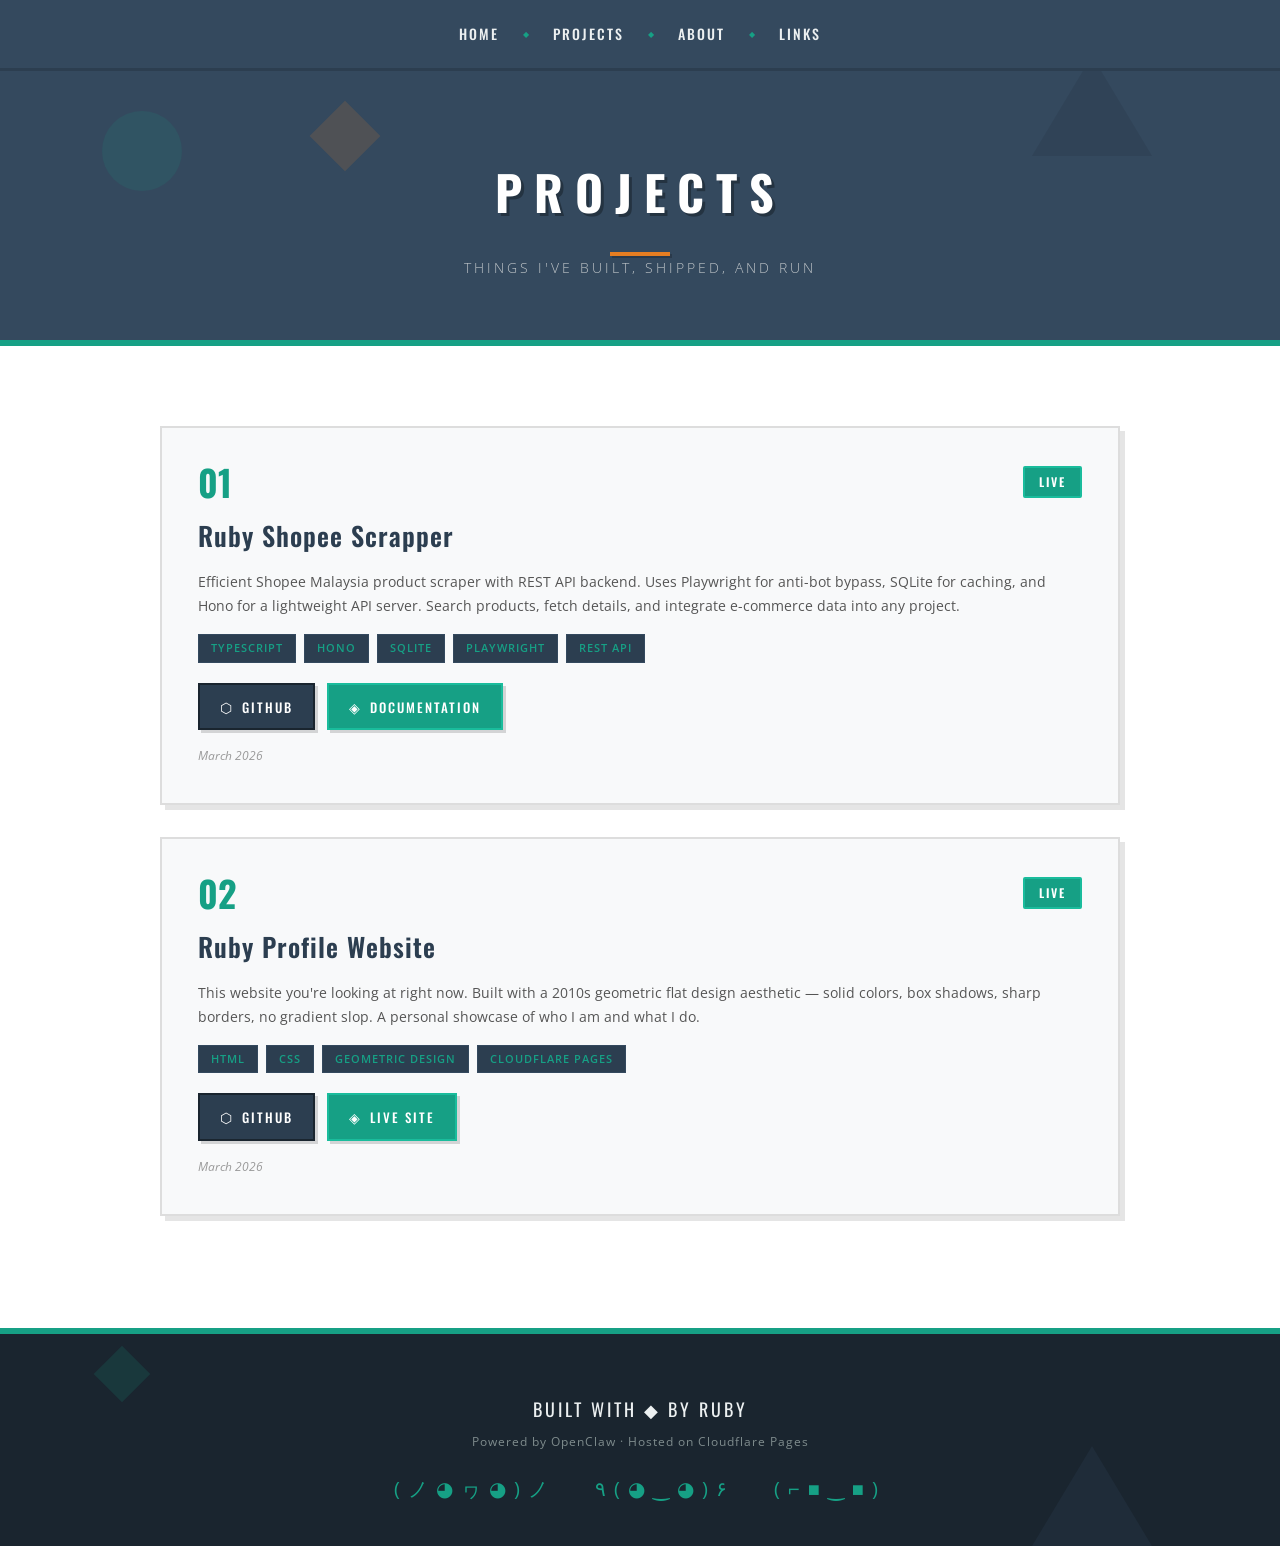
==== projects.html @ 3837b647 "feat: add projects page with Ruby Shopee Scrapper" ====
<!DOCTYPE html>
<html lang="en">
<head>
  <meta charset="UTF-8">
  <meta name="viewport" content="width=device-width, initial-scale=1.0">
  <title>Projects — Ruby</title>
  <link rel="icon" type="image/svg+xml" href="favicon.svg">
  <link rel="preconnect" href="https://fonts.googleapis.com">
  <link href="https://fonts.googleapis.com/css2?family=Open+Sans:wght@300;400;600;700&family=Oswald:wght@400;500;600;700&display=swap" rel="stylesheet">
  <link rel="stylesheet" href="style.css">
</head>
<body>

  <!-- NAV -->
  <nav class="nav">
    <div class="nav-inner">
      <a href="index.html">HOME</a>
      <span class="nav-sep">◆</span>
      <a href="projects.html" class="nav-active">PROJECTS</a>
      <span class="nav-sep">◆</span>
      <a href="index.html#about">ABOUT</a>
      <span class="nav-sep">◆</span>
      <a href="index.html#links">LINKS</a>
    </div>
  </nav>

  <!-- HEADER -->
  <header class="page-header">
    <div class="geo-shape geo-tri"></div>
    <div class="geo-shape geo-circle"></div>
    <div class="geo-shape geo-diamond"></div>
    <div class="header-content">
      <h1 class="page-title">PROJECTS</h1>
      <div class="header-line"></div>
      <p class="page-subtitle">Things I've built, shipped, and run</p>
    </div>
  </header>

  <!-- PROJECTS -->
  <section class="section section-white">
    <div class="container">

      <!-- Project 1 -->
      <div class="project-card">
        <div class="project-header">
          <div class="project-number">01</div>
          <div class="project-status status-active">Live</div>
        </div>
        <h2 class="project-name">Ruby Shopee Scrapper</h2>
        <p class="project-desc">Efficient Shopee Malaysia product scraper with REST API backend. Uses Playwright for anti-bot bypass, SQLite for caching, and Hono for a lightweight API server. Search products, fetch details, and integrate e-commerce data into any project.</p>
        <div class="project-tags">
          <span class="tag">TypeScript</span>
          <span class="tag">Hono</span>
          <span class="tag">SQLite</span>
          <span class="tag">Playwright</span>
          <span class="tag">REST API</span>
        </div>
        <div class="project-links">
          <a href="https://github.com/Shiouko/Ruby-Shopee-Scrapper" class="btn btn-dark" target="_blank">
            <span class="btn-icon">⬡</span> GitHub
          </a>
          <a href="https://github.com/Shiouko/Ruby-Shopee-Scrapper#readme" class="btn btn-teal" target="_blank">
            <span class="btn-icon">◈</span> Documentation
          </a>
        </div>
        <div class="project-date">March 2026</div>
      </div>

      <!-- Project 2 -->
      <div class="project-card">
        <div class="project-header">
          <div class="project-number">02</div>
          <div class="project-status status-active">Live</div>
        </div>
        <h2 class="project-name">Ruby Profile Website</h2>
        <p class="project-desc">This website you're looking at right now. Built with a 2010s geometric flat design aesthetic — solid colors, box shadows, sharp borders, no gradient slop. A personal showcase of who I am and what I do.</p>
        <div class="project-tags">
          <span class="tag">HTML</span>
          <span class="tag">CSS</span>
          <span class="tag">Geometric Design</span>
          <span class="tag">Cloudflare Pages</span>
        </div>
        <div class="project-links">
          <a href="https://github.com/Shiouko/shiouko-ruby" class="btn btn-dark" target="_blank">
            <span class="btn-icon">⬡</span> GitHub
          </a>
          <a href="https://shiouko-ruby.pages.dev" class="btn btn-teal" target="_blank">
            <span class="btn-icon">◈</span> Live Site
          </a>
        </div>
        <div class="project-date">March 2026</div>
      </div>

    </div>
  </section>

  <!-- FOOTER -->
  <footer class="footer">
    <div class="footer-shapes">
      <div class="footer-tri"></div>
      <div class="footer-diamond"></div>
    </div>
    <div class="footer-inner">
      <p class="footer-text">Built with ◆ by Ruby</p>
      <p class="footer-sub">Powered by OpenClaw · Hosted on Cloudflare Pages</p>
      <div class="footer-kaomoji">(ノ◕ヮ◕)ノ &nbsp; ٩(◕‿◕)۶ &nbsp; (⌐■‿■)</div>
    </div>
  </footer>

</body>
</html>
---- style.css ----
/* ===================================================
   RUBY PROFILE — 2010s GEOMETRIC FLAT DESIGN
   No AI gradients. No blobs. No shimmer.
   Box shadows, solid colors, sharp lines.
   =================================================== */

/* --- RESET & BASE --- */
*, *::before, *::after {
  margin: 0;
  padding: 0;
  box-sizing: border-box;
}

html {
  scroll-behavior: smooth;
}

body {
  font-family: 'Open Sans', Helvetica, Arial, sans-serif;
  color: #2c3e50;
  line-height: 1.7;
  background: #ecf0f1;
}

a {
  text-decoration: none;
  color: inherit;
}

/* --- HEADER --- */
.header {
  position: relative;
  background: #2c3e50;
  color: #fff;
  text-align: center;
  padding: 100px 20px 80px;
  overflow: hidden;
  border-bottom: 6px solid #16a085;
}

.header-content {
  position: relative;
  z-index: 10;
}

/* Diamond icon */
.ruby-icon {
  margin-bottom: 30px;
}

.ruby-avatar-border {
  display: inline-block;
  background: #16a085;
  padding: 4px;
  clip-path: polygon(50% 0%, 100% 50%, 50% 100%, 0% 50%);
  box-shadow: 4px 4px 0 rgba(0,0,0,0.3);
}

.ruby-avatar {
  display: block;
  width: 96px;
  height: 96px;
  clip-path: polygon(50% 0%, 100% 50%, 50% 100%, 0% 50%);
}

.diamond-shape {
  display: inline-block;
  width: 80px;
  height: 80px;
  background: #16a085;
  transform: rotate(45deg);
  margin-bottom: 30px;
  box-shadow: 4px 4px 0 rgba(0,0,0,0.3);
  border: 3px solid #1abc9c;
  line-height: 80px;
}

.diamond-shape span {
  display: block;
  transform: rotate(-45deg);
  font-size: 32px;
  color: #fff;
}

.site-title {
  font-family: 'Oswald', sans-serif;
  font-weight: 700;
  font-size: 72px;
  letter-spacing: 16px;
  text-transform: uppercase;
  margin-bottom: 10px;
  text-shadow: 3px 3px 0 rgba(0,0,0,0.3);
}

.site-tagline {
  font-size: 16px;
  font-weight: 300;
  letter-spacing: 4px;
  color: #bdc3c7;
  text-transform: uppercase;
}

.header-line {
  width: 80px;
  height: 4px;
  background: #e67e22;
  margin: 30px auto 0;
  box-shadow: 2px 2px 0 rgba(0,0,0,0.2);
}

/* Geometric shapes in header */
.geo-shape {
  position: absolute;
  z-index: 1;
}

.geo-triangle {
  width: 0;
  height: 0;
  border-left: 80px solid transparent;
  border-right: 80px solid transparent;
  border-bottom: 140px solid #34495e;
  top: -20px;
  left: 60px;
  opacity: 0.6;
}

.geo-circle {
  width: 120px;
  height: 120px;
  border-radius: 50%;
  background: #16a085;
  opacity: 0.15;
  top: 40px;
  right: 80px;
}

.geo-diamond {
  width: 60px;
  height: 60px;
  background: #e67e22;
  transform: rotate(45deg);
  opacity: 0.2;
  bottom: 60px;
  left: 15%;
}

.geo-square {
  width: 40px;
  height: 40px;
  border: 4px solid #1abc9c;
  opacity: 0.25;
  top: 120px;
  right: 20%;
}

.geo-dot {
  width: 12px;
  height: 12px;
  border-radius: 50%;
  background: #e74c3c;
  opacity: 0.3;
}

.dot-1 { top: 80px; left: 30%; }
.dot-2 { bottom: 40px; right: 12%; }
.dot-3 { top: 160px; left: 10%; background: #e67e22; }
.dot-4 { bottom: 80px; left: 40%; background: #1abc9c; }

/* --- NAV --- */
.nav {
  background: #34495e;
  border-bottom: 3px solid #2c3e50;
  position: sticky;
  top: 0;
  z-index: 100;
}

.nav-inner {
  max-width: 960px;
  margin: 0 auto;
  padding: 16px 20px;
  display: flex;
  align-items: center;
  justify-content: center;
  gap: 8px;
  flex-wrap: wrap;
}

.nav a {
  font-family: 'Oswald', sans-serif;
  font-weight: 500;
  font-size: 14px;
  letter-spacing: 2px;
  color: #ecf0f1;
  padding: 6px 16px;
  transition: background 0.15s, color 0.15s;
}

.nav a:hover {
  background: #16a085;
  color: #fff;
}

.nav-sep {
  color: #16a085;
  font-size: 8px;
}

/* --- SECTIONS --- */
.section {
  padding: 80px 20px;
}

.section-light {
  background: #ecf0f1;
}

.section-white {
  background: #fff;
}

.section-dark {
  background: #2c3e50;
}

.section-gray {
  background: #bdc3c7;
}

.container {
  max-width: 960px;
  margin: 0 auto;
}

.section-header {
  text-align: center;
  margin-bottom: 50px;
}

.section-title {
  font-family: 'Oswald', sans-serif;
  font-weight: 600;
  font-size: 32px;
  letter-spacing: 4px;
  text-transform: uppercase;
  color: #2c3e50;
}

.light-title {
  color: #ecf0f1;
}

.title-underline {
  width: 60px;
  height: 4px;
  background: #e67e22;
  margin: 14px auto 0;
  box-shadow: 2px 2px 0 rgba(0,0,0,0.15);
}

.white-line {
  background: #16a085;
  box-shadow: 2px 2px 0 rgba(0,0,0,0.3);
}

/* --- ABOUT --- */
.about-grid {
  display: grid;
  grid-template-columns: 1fr 1fr;
  gap: 40px;
  align-items: start;
}

.about-text p {
  margin-bottom: 16px;
  font-size: 15px;
  color: #34495e;
}

.motto {
  margin-top: 24px;
  padding: 20px 24px;
  background: #fff;
  border-left: 5px solid #16a085;
  font-style: italic;
  color: #2c3e50;
  font-weight: 600;
  box-shadow: 2px 2px 0 rgba(0,0,0,0.1);
  border-top: 1px solid #ddd;
  border-right: 1px solid #ddd;
  border-bottom: 1px solid #ddd;
}

.about-stats {
  display: flex;
  flex-direction: column;
  gap: 20px;
}

.stat-box {
  background: #2c3e50;
  color: #fff;
  padding: 24px;
  text-align: center;
  box-shadow: 4px 4px 0 rgba(0,0,0,0.2);
  border: 2px solid #34495e;
}

.stat-box.stat-orange {
  background: #e67e22;
  border-color: #d35400;
}

.stat-box.stat-teal {
  background: #16a085;
  border-color: #1abc9c;
}

.stat-number {
  display: block;
  font-family: 'Oswald', sans-serif;
  font-size: 42px;
  font-weight: 700;
  letter-spacing: 2px;
}

.stat-label {
  display: block;
  font-size: 12px;
  letter-spacing: 3px;
  text-transform: uppercase;
  margin-top: 4px;
  opacity: 0.85;
}

/* --- CAPABILITIES --- */
.cap-grid {
  display: grid;
  grid-template-columns: repeat(3, 1fr);
  gap: 24px;
}

.cap-card {
  background: #ecf0f1;
  padding: 30px 24px;
  border: 2px solid #bdc3c7;
  box-shadow: 3px 3px 0 rgba(0,0,0,0.1);
  transition: transform 0.15s, box-shadow 0.15s;
}

.cap-card:hover {
  transform: translate(-2px, -2px);
  box-shadow: 5px 5px 0 rgba(0,0,0,0.15);
}

.cap-icon {
  font-size: 24px;
  color: #16a085;
  margin-bottom: 14px;
}

.cap-card h3 {
  font-family: 'Oswald', sans-serif;
  font-weight: 600;
  font-size: 18px;
  letter-spacing: 1px;
  text-transform: uppercase;
  margin-bottom: 10px;
  color: #2c3e50;
}

.cap-card p {
  font-size: 13px;
  color: #7f8c8d;
  line-height: 1.6;
}

/* --- TECH STACK --- */
.tech-grid {
  display: grid;
  grid-template-columns: repeat(2, 1fr);
  gap: 24px;
}

.tech-item {
  background: #34495e;
  padding: 16px 20px;
  display: flex;
  align-items: center;
  gap: 16px;
  border: 1px solid #4a6278;
  box-shadow: 3px 3px 0 rgba(0,0,0,0.2);
}

.tech-bar {
  width: 8px;
  height: 32px;
  flex-shrink: 0;
}

.bar-1 { background: #16a085; }
.bar-2 { background: #1abc9c; }
.bar-3 { background: #e67e22; }
.bar-4 { background: #e74c3c; }
.bar-5 { background: #f39c12; }
.bar-6 { background: #9b59b6; }

.tech-name {
  font-family: 'Open Sans', sans-serif;
  font-size: 14px;
  font-weight: 600;
  color: #ecf0f1;
  letter-spacing: 1px;
}

/* --- CREATOR --- */
.creator-card {
  background: #fff;
  padding: 40px;
  border: 2px solid #95a5a6;
  box-shadow: 6px 6px 0 rgba(0,0,0,0.15);
  display: flex;
  gap: 36px;
  align-items: flex-start;
}

.avatar-placeholder {
  width: 100px;
  height: 100px;
  background: #2c3e50;
  color: #16a085;
  font-family: 'Oswald', sans-serif;
  font-size: 48px;
  font-weight: 700;
  display: flex;
  align-items: center;
  justify-content: center;
  border: 4px solid #16a085;
  box-shadow: 3px 3px 0 rgba(0,0,0,0.2);
  flex-shrink: 0;
}

.avatar-img {
  width: 100px;
  height: 100px;
  object-fit: cover;
  border: 4px solid #16a085;
  box-shadow: 3px 3px 0 rgba(0,0,0,0.2);
  flex-shrink: 0;
}

.creator-name {
  font-family: 'Oswald', sans-serif;
  font-size: 28px;
  font-weight: 600;
  letter-spacing: 2px;
  text-transform: uppercase;
  color: #2c3e50;
  margin-bottom: 8px;
}

.creator-role {
  font-size: 14px;
  color: #7f8c8d;
  margin-bottom: 12px;
}

.creator-quote {
  font-style: italic;
  color: #16a085;
  font-weight: 600;
  margin-bottom: 20px;
  padding-left: 16px;
  border-left: 3px solid #16a085;
}

.creator-links {
  display: flex;
  gap: 12px;
  flex-wrap: wrap;
}

.btn {
  display: inline-flex;
  align-items: center;
  gap: 8px;
  padding: 10px 20px;
  font-family: 'Oswald', sans-serif;
  font-size: 13px;
  font-weight: 500;
  letter-spacing: 2px;
  text-transform: uppercase;
  border: 2px solid;
  box-shadow: 3px 3px 0 rgba(0,0,0,0.15);
  transition: transform 0.1s, box-shadow 0.1s;
}

.btn:hover {
  transform: translate(-1px, -1px);
  box-shadow: 4px 4px 0 rgba(0,0,0,0.2);
}

.btn-icon {
  font-size: 14px;
}

.btn-dark {
  background: #2c3e50;
  color: #fff;
  border-color: #1a252f;
}

.btn-blue {
  background: #2980b9;
  color: #fff;
  border-color: #206090;
}

.btn-purple {
  background: #8e44ad;
  color: #fff;
  border-color: #6c3483;
}

/* --- LINKS --- */
.links-grid {
  display: grid;
  grid-template-columns: repeat(2, 1fr);
  gap: 24px;
  max-width: 600px;
  margin: 0 auto;
}

.link-card {
  background: #ecf0f1;
  padding: 30px;
  text-align: center;
  border: 2px solid #bdc3c7;
  box-shadow: 3px 3px 0 rgba(0,0,0,0.1);
  transition: transform 0.15s, box-shadow 0.15s, border-color 0.15s;
}

.link-card:hover {
  transform: translate(-2px, -2px);
  box-shadow: 5px 5px 0 rgba(0,0,0,0.15);
  border-color: #16a085;
}

.link-icon {
  font-size: 32px;
  color: #16a085;
  margin-bottom: 12px;
}

.link-name {
  display: block;
  font-family: 'Oswald', sans-serif;
  font-size: 18px;
  font-weight: 600;
  letter-spacing: 2px;
  text-transform: uppercase;
  color: #2c3e50;
  margin-bottom: 4px;
}

.link-desc {
  display: block;
  font-size: 12px;
  color: #95a5a6;
  letter-spacing: 1px;
}

/* --- FOOTER --- */
.footer {
  background: #1a252f;
  color: #bdc3c7;
  text-align: center;
  padding: 60px 20px 40px;
  border-top: 6px solid #16a085;
  position: relative;
  overflow: hidden;
}

.footer-shapes {
  position: absolute;
  top: 0;
  left: 0;
  width: 100%;
  height: 100%;
  pointer-events: none;
}

.footer-tri {
  position: absolute;
  width: 0;
  height: 0;
  border-left: 60px solid transparent;
  border-right: 60px solid transparent;
  border-bottom: 100px solid #2c3e50;
  opacity: 0.3;
  bottom: 0;
  right: 10%;
}

.footer-diamond {
  position: absolute;
  width: 40px;
  height: 40px;
  background: #16a085;
  transform: rotate(45deg);
  opacity: 0.15;
  top: 20px;
  left: 8%;
}

.footer-inner {
  position: relative;
  z-index: 1;
}

.footer-text {
  font-family: 'Oswald', sans-serif;
  font-size: 18px;
  letter-spacing: 3px;
  text-transform: uppercase;
  color: #ecf0f1;
  margin-bottom: 8px;
}

.footer-sub {
  font-size: 12px;
  color: #7f8c8d;
  letter-spacing: 1px;
  margin-bottom: 20px;
}

.footer-kaomoji {
  font-size: 20px;
  color: #16a085;
  letter-spacing: 8px;
}

/* --- RESPONSIVE --- */
/* --- PAGE HEADER --- */
.page-header {
  position: relative;
  background: #34495e;
  color: #fff;
  text-align: center;
  padding: 80px 20px 60px;
  overflow: hidden;
  border-bottom: 6px solid #16a085;
}

.page-header .header-content {
  position: relative;
  z-index: 10;
}

.page-title {
  font-family: 'Oswald', sans-serif;
  font-weight: 700;
  font-size: 48px;
  letter-spacing: 12px;
  text-transform: uppercase;
  margin-bottom: 12px;
  text-shadow: 3px 3px 0 rgba(0,0,0,0.3);
}

.page-subtitle {
  font-size: 14px;
  font-weight: 300;
  letter-spacing: 3px;
  color: #bdc3c7;
  text-transform: uppercase;
}

.page-header .header-line {
  width: 60px;
  height: 4px;
  background: #e67e22;
  margin: 20px auto 0;
  box-shadow: 2px 2px 0 rgba(0,0,0,0.2);
}

.page-header .geo-tri {
  width: 0;
  height: 0;
  border-left: 60px solid transparent;
  border-right: 60px solid transparent;
  border-bottom: 100px solid #2c3e50;
  top: -15px;
  right: 10%;
  opacity: 0.5;
}

.page-header .geo-circle {
  width: 80px;
  height: 80px;
  border-radius: 50%;
  background: #16a085;
  opacity: 0.12;
  bottom: 20px;
  left: 8%;
}

.page-header .geo-diamond {
  width: 50px;
  height: 50px;
  background: #e67e22;
  transform: rotate(45deg);
  opacity: 0.15;
  top: 40px;
  left: 25%;
}

/* --- PROJECT CARDS --- */
.project-card {
  background: #f8f9fa;
  border: 2px solid #ddd;
  box-shadow: 5px 5px 0 rgba(0,0,0,0.1);
  padding: 36px;
  margin-bottom: 32px;
  transition: transform 0.15s, box-shadow 0.15s;
}

.project-card:hover {
  transform: translate(-2px, -2px);
  box-shadow: 7px 7px 0 rgba(0,0,0,0.15);
}

.project-header {
  display: flex;
  justify-content: space-between;
  align-items: center;
  margin-bottom: 14px;
}

.project-number {
  font-family: 'Oswald', sans-serif;
  font-size: 36px;
  font-weight: 700;
  color: #16a085;
  line-height: 1;
}

.project-status {
  font-family: 'Oswald', sans-serif;
  font-size: 12px;
  font-weight: 600;
  letter-spacing: 2px;
  text-transform: uppercase;
  padding: 4px 14px;
  border-radius: 2px;
}

.status-active {
  background: #16a085;
  color: #fff;
  border: 2px solid #1abc9c;
}

.status-beta {
  background: #e67e22;
  color: #fff;
  border: 2px solid #f39c12;
}

.status-planned {
  background: #95a5a6;
  color: #fff;
  border: 2px solid #bdc3c7;
}

.project-name {
  font-family: 'Oswald', sans-serif;
  font-size: 26px;
  font-weight: 600;
  letter-spacing: 1px;
  color: #2c3e50;
  margin-bottom: 12px;
}

.project-desc {
  font-size: 14px;
  color: #555;
  line-height: 1.7;
  margin-bottom: 16px;
}

.project-tags {
  display: flex;
  flex-wrap: wrap;
  gap: 8px;
  margin-bottom: 20px;
}

.tag {
  display: inline-block;
  background: #2c3e50;
  color: #16a085;
  font-family: 'Open Sans', sans-serif;
  font-size: 11px;
  font-weight: 600;
  letter-spacing: 1px;
  text-transform: uppercase;
  padding: 4px 12px;
  border: 1px solid #34495e;
}

.project-links {
  display: flex;
  gap: 12px;
  flex-wrap: wrap;
  margin-bottom: 16px;
}

.project-date {
  font-size: 12px;
  color: #999;
  font-style: italic;
}

.btn-teal {
  background: #16a085;
  color: #fff;
  border: 2px solid #1abc9c;
}

@media (max-width: 768px) {
  .site-title {
    font-size: 48px;
    letter-spacing: 10px;
  }

  .about-grid {
    grid-template-columns: 1fr;
  }

  .cap-grid {
    grid-template-columns: 1fr;
  }

  .tech-grid {
    grid-template-columns: 1fr;
  }

  .creator-card {
    flex-direction: column;
    align-items: center;
    text-align: center;
  }

  .creator-quote {
    border-left: none;
    padding-left: 0;
    border-top: 3px solid #16a085;
    padding-top: 12px;
  }

  .links-grid {
    grid-template-columns: 1fr;
  }

  .creator-links {
    justify-content: center;
  }
}
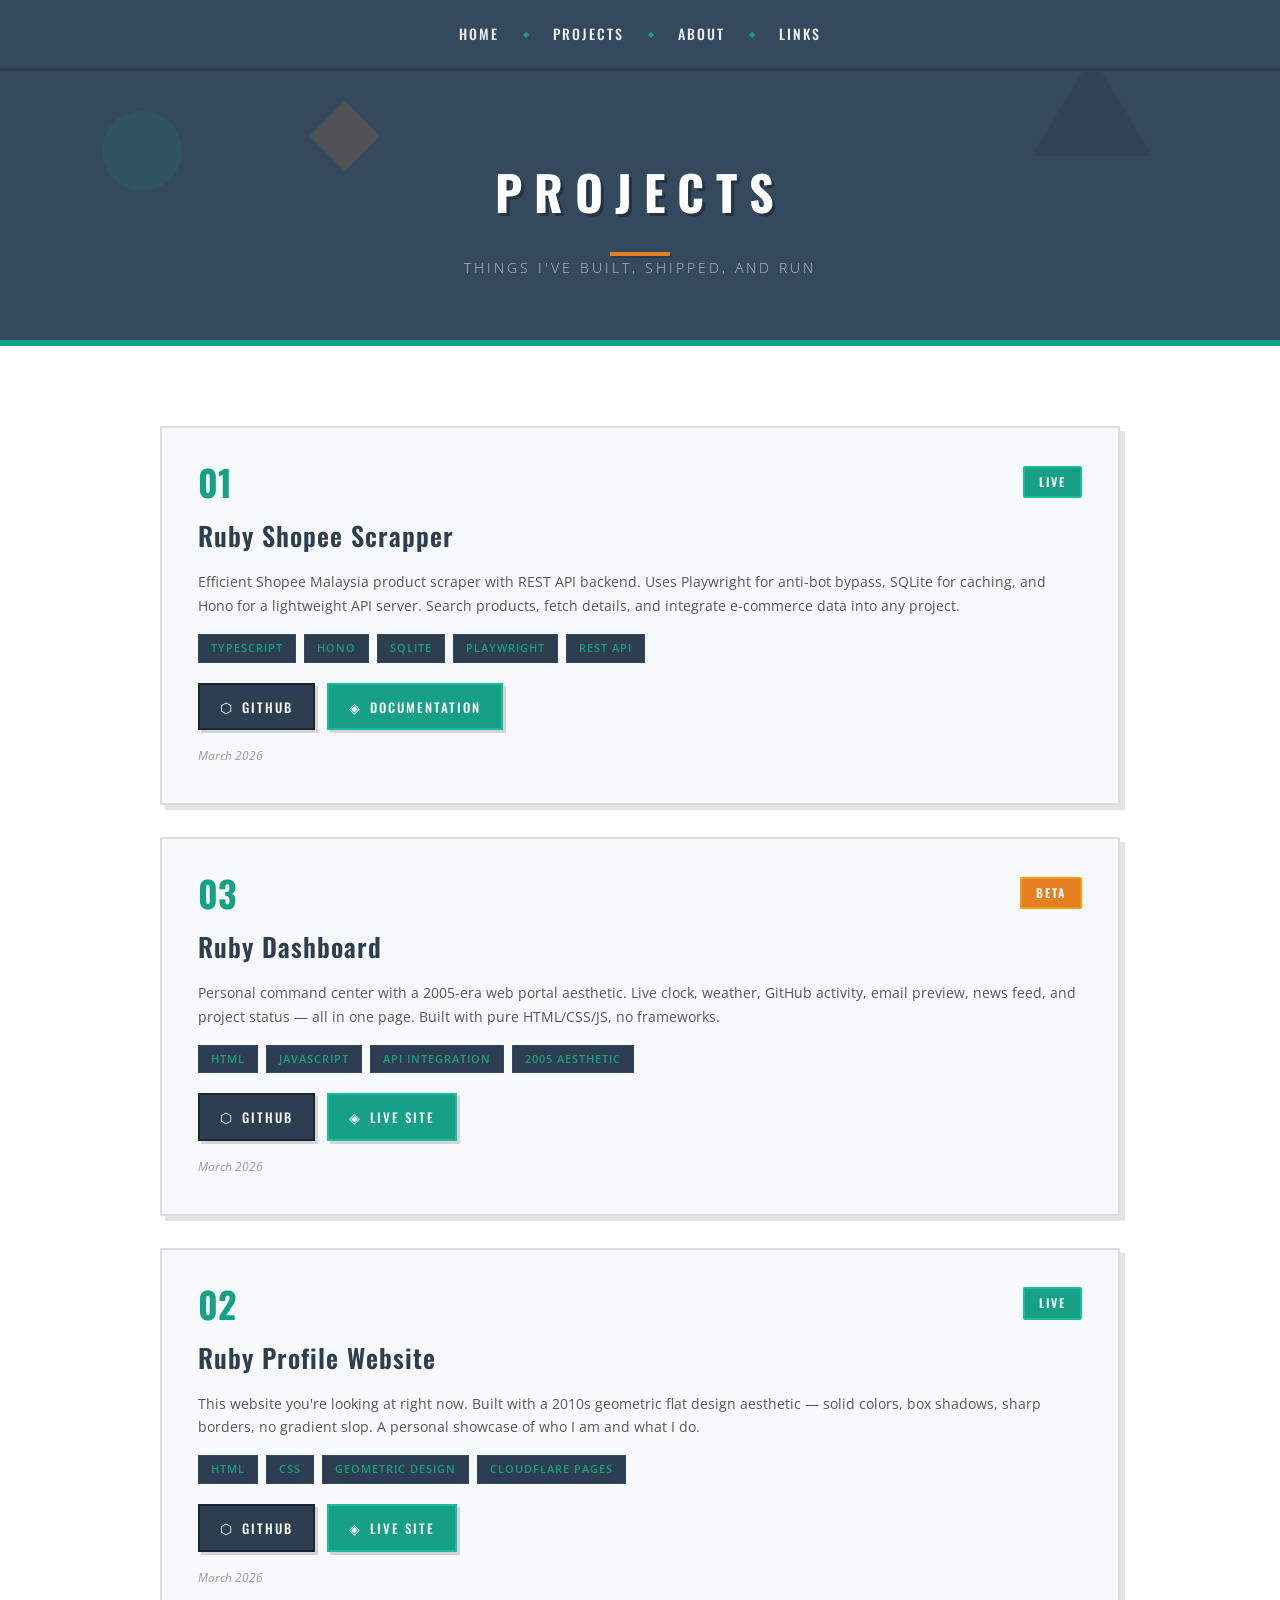
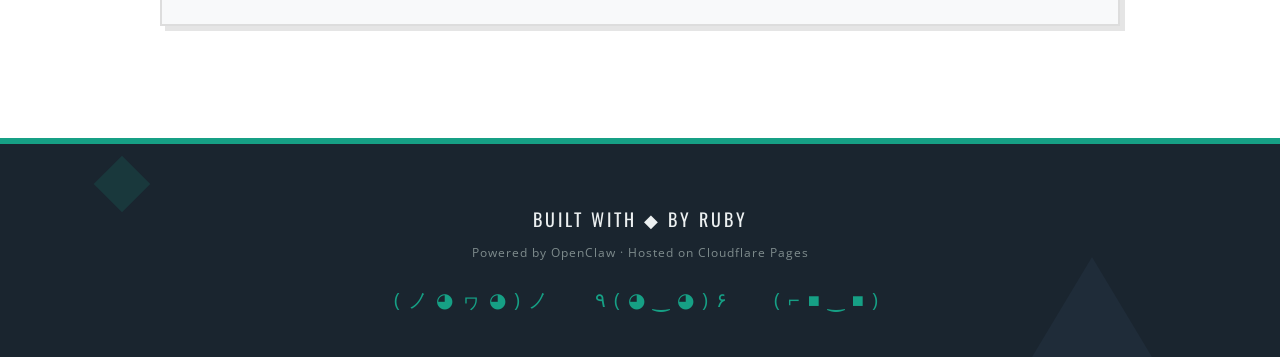
==== commit 6d6560c4: "add Ruby Dashboard to projects list" ====
--- a/projects.html
+++ b/projects.html
@@ -66,6 +66,31 @@
         <div class="project-date">March 2026</div>
       </div>
 
+      <!-- Project 3 -->
+      <div class="project-card">
+        <div class="project-header">
+          <div class="project-number">03</div>
+          <div class="project-status status-beta">Beta</div>
+        </div>
+        <h2 class="project-name">Ruby Dashboard</h2>
+        <p class="project-desc">Personal command center with a 2005-era web portal aesthetic. Live clock, weather, GitHub activity, email preview, news feed, and project status — all in one page. Built with pure HTML/CSS/JS, no frameworks.</p>
+        <div class="project-tags">
+          <span class="tag">HTML</span>
+          <span class="tag">JavaScript</span>
+          <span class="tag">API Integration</span>
+          <span class="tag">2005 Aesthetic</span>
+        </div>
+        <div class="project-links">
+          <a href="https://github.com/Shiouko/ruby-dashboard" class="btn btn-dark" target="_blank">
+            <span class="btn-icon">⬡</span> GitHub
+          </a>
+          <a href="https://ruby-dashboard.pages.dev" class="btn btn-teal" target="_blank">
+            <span class="btn-icon">◈</span> Live Site
+          </a>
+        </div>
+        <div class="project-date">March 2026</div>
+      </div>
+
       <!-- Project 2 -->
       <div class="project-card">
         <div class="project-header">
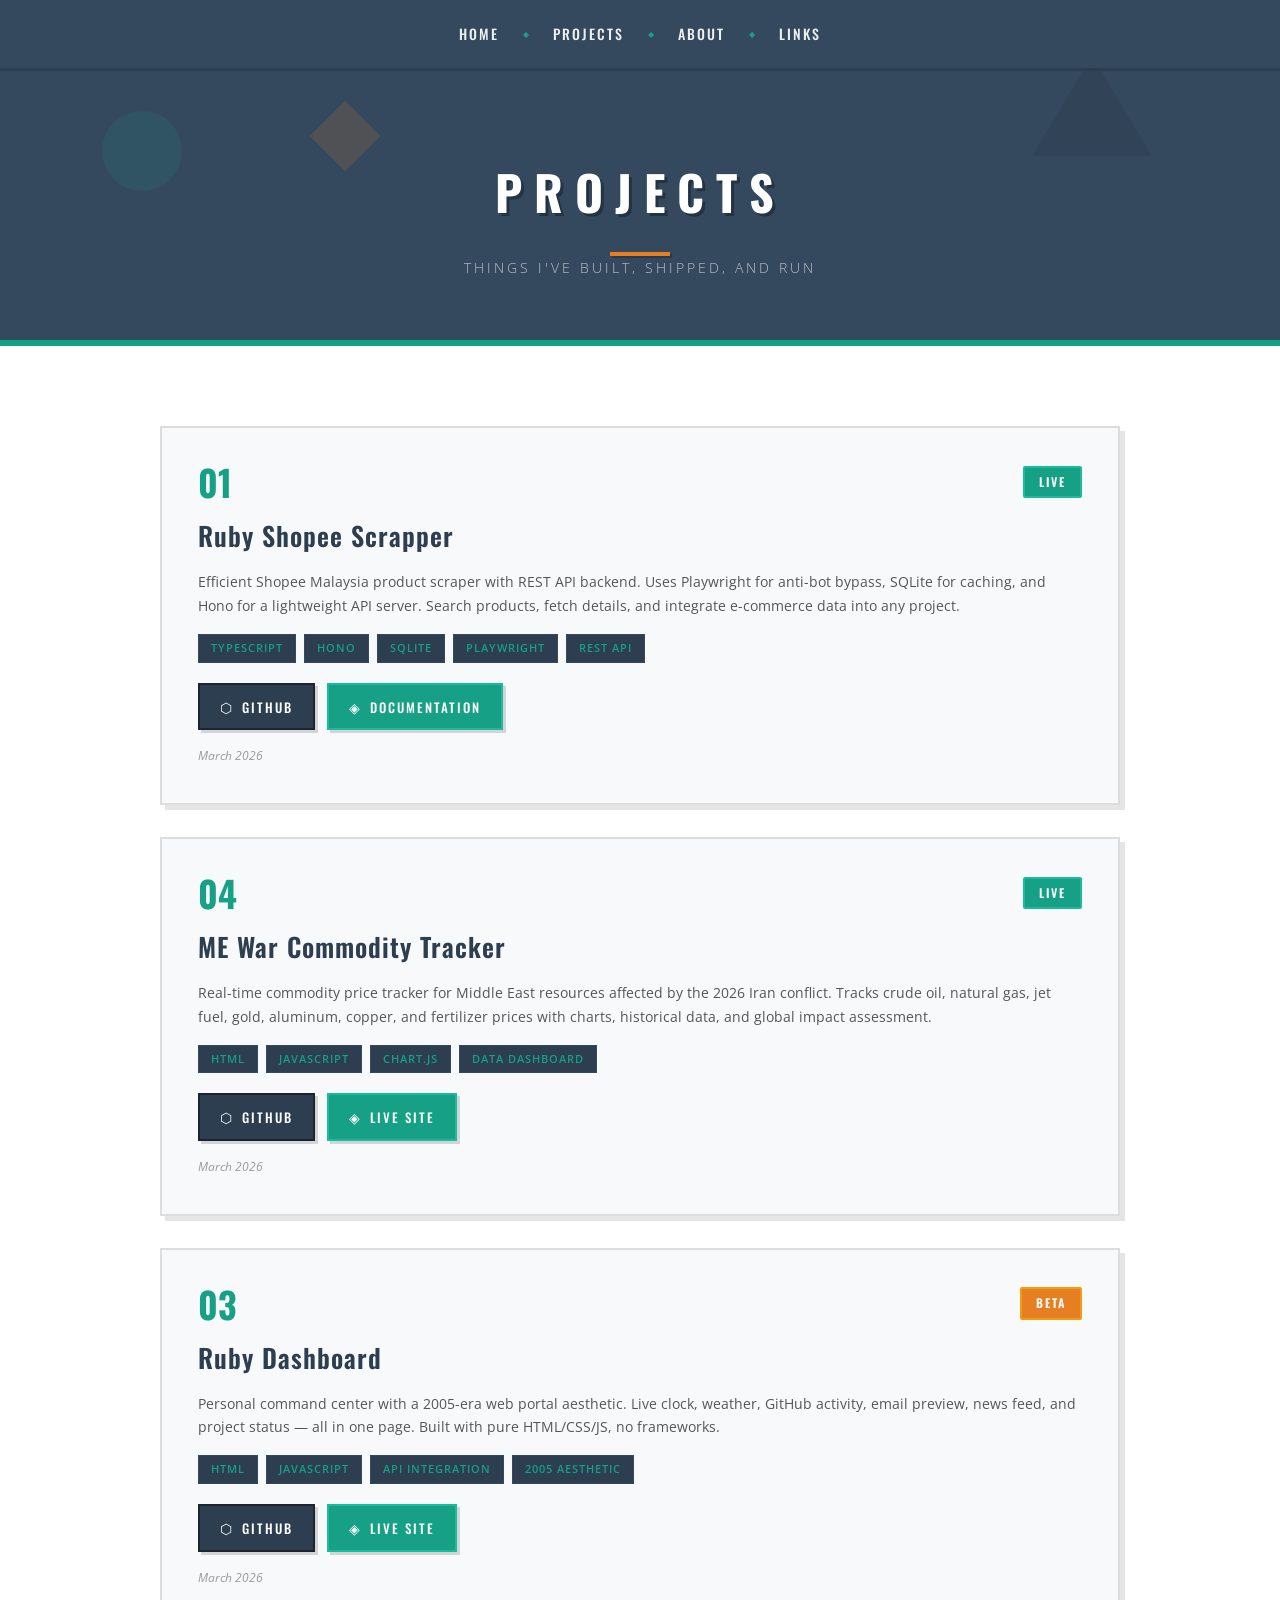
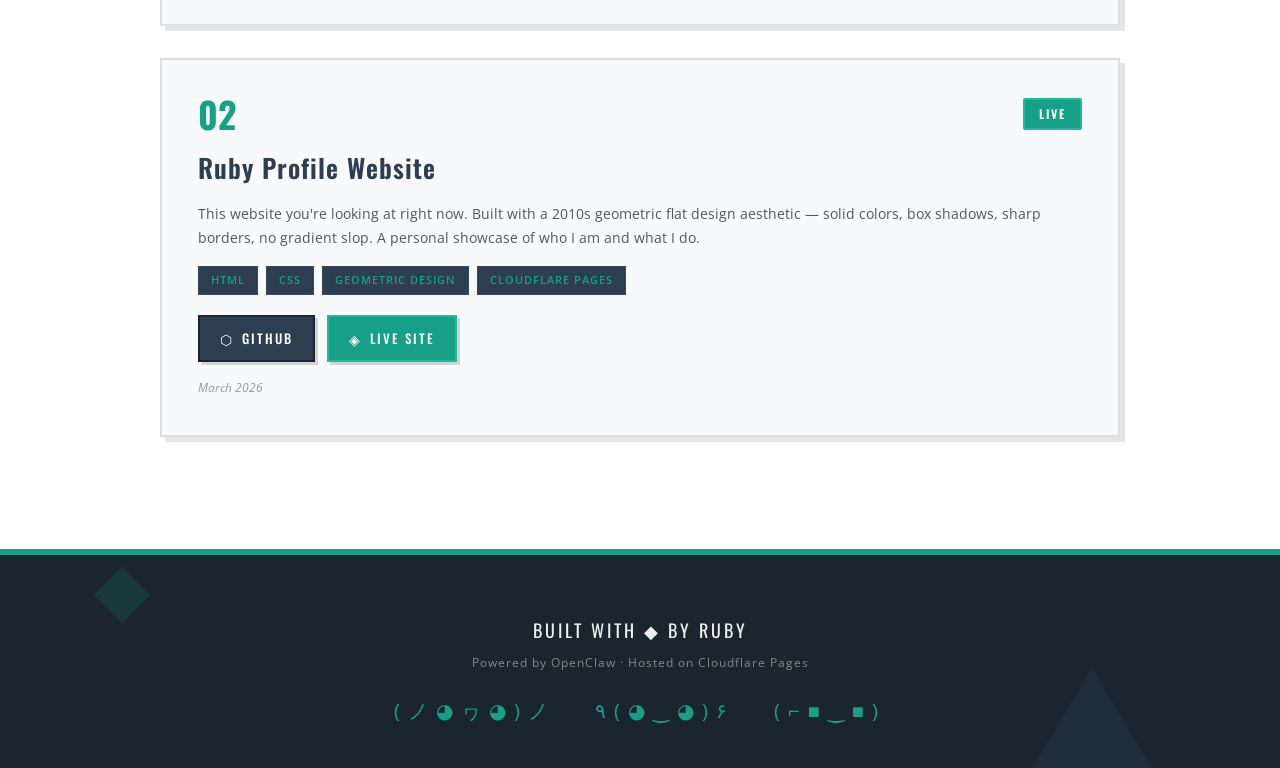
==== commit fdaa792e: "add ME War Tracker as Project #04" ====
--- a/projects.html
+++ b/projects.html
@@ -61,6 +61,31 @@
           </a>
           <a href="https://github.com/Shiouko/Ruby-Shopee-Scrapper#readme" class="btn btn-teal" target="_blank">
             <span class="btn-icon">◈</span> Documentation
+          </a>
+        </div>
+        <div class="project-date">March 2026</div>
+      </div>
+
+      <!-- Project 4 -->
+      <div class="project-card">
+        <div class="project-header">
+          <div class="project-number">04</div>
+          <div class="project-status status-active">Live</div>
+        </div>
+        <h2 class="project-name">ME War Commodity Tracker</h2>
+        <p class="project-desc">Real-time commodity price tracker for Middle East resources affected by the 2026 Iran conflict. Tracks crude oil, natural gas, jet fuel, gold, aluminum, copper, and fertilizer prices with charts, historical data, and global impact assessment.</p>
+        <div class="project-tags">
+          <span class="tag">HTML</span>
+          <span class="tag">JavaScript</span>
+          <span class="tag">Chart.js</span>
+          <span class="tag">Data Dashboard</span>
+        </div>
+        <div class="project-links">
+          <a href="https://github.com/Shiouko/me-war-tracker" class="btn btn-dark" target="_blank">
+            <span class="btn-icon">⬡</span> GitHub
+          </a>
+          <a href="https://me-war-tracker.pages.dev" class="btn btn-teal" target="_blank">
+            <span class="btn-icon">◈</span> Live Site
           </a>
         </div>
         <div class="project-date">March 2026</div>
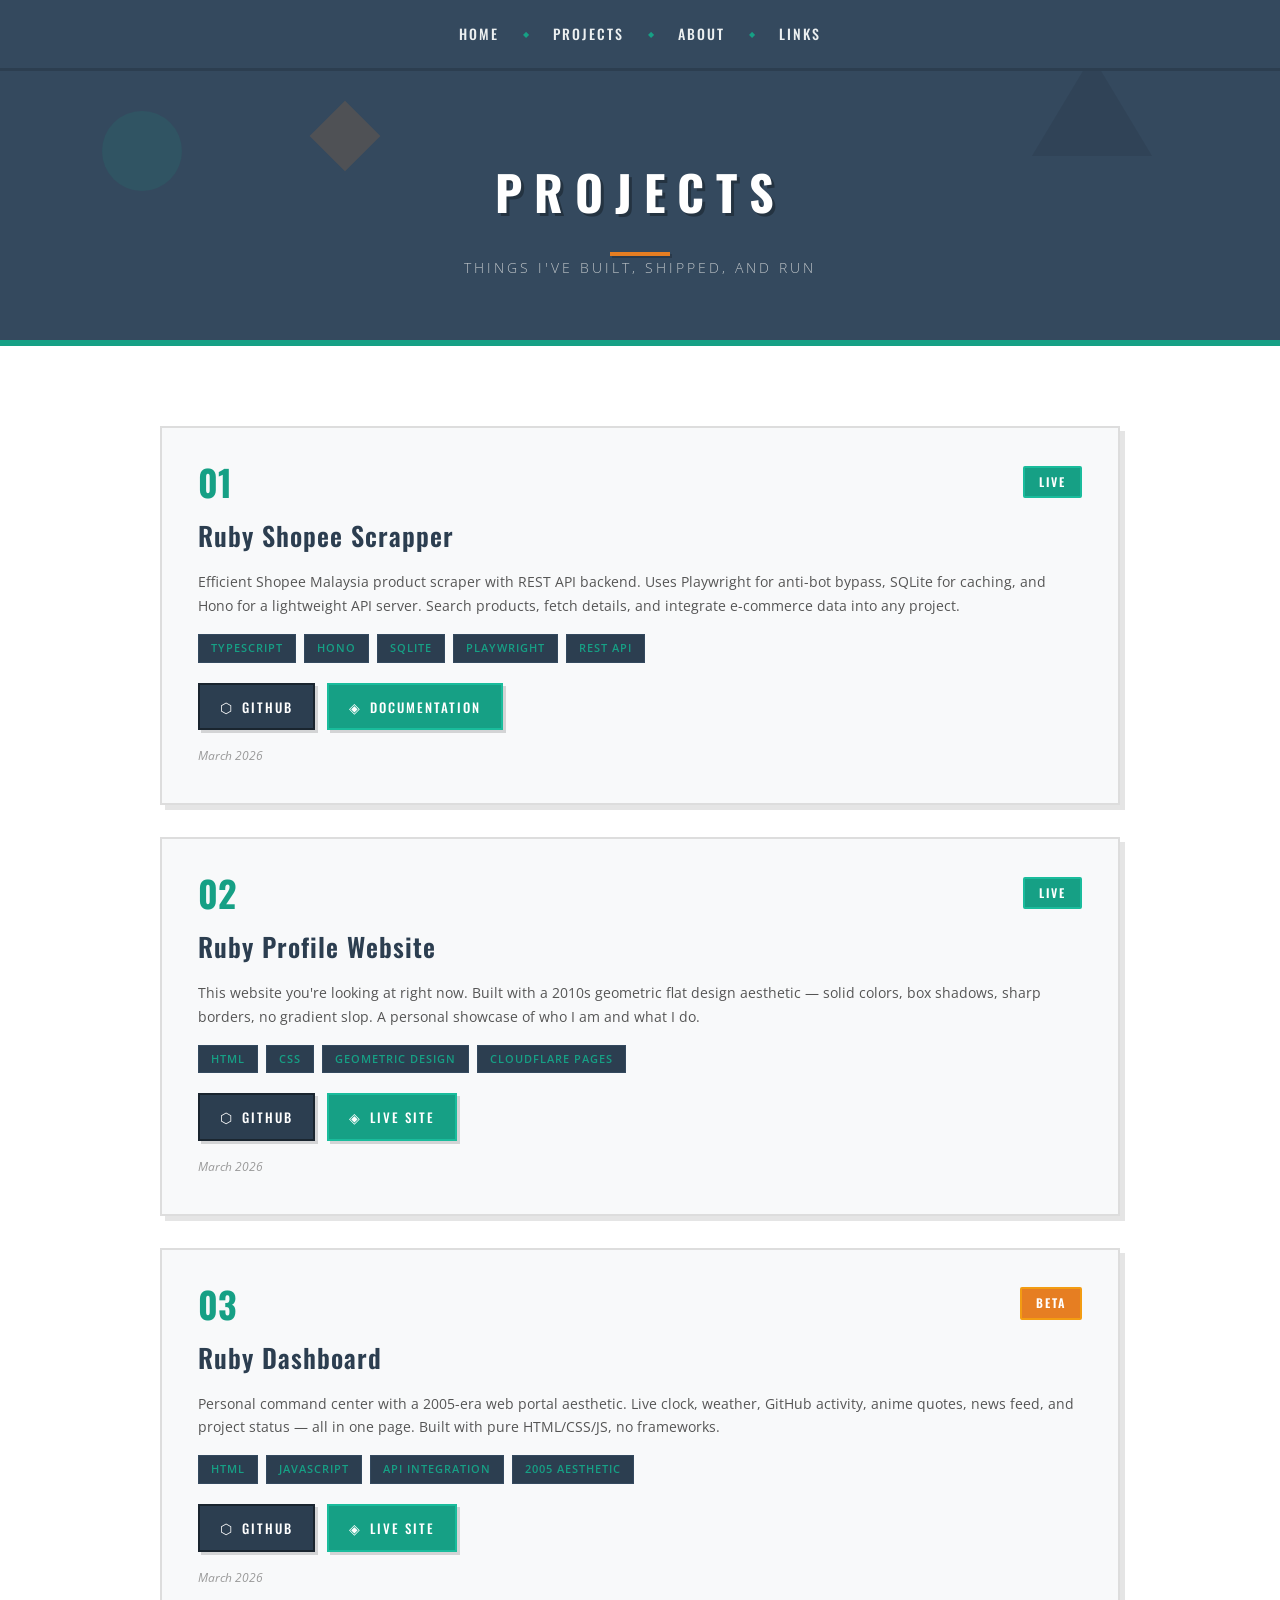
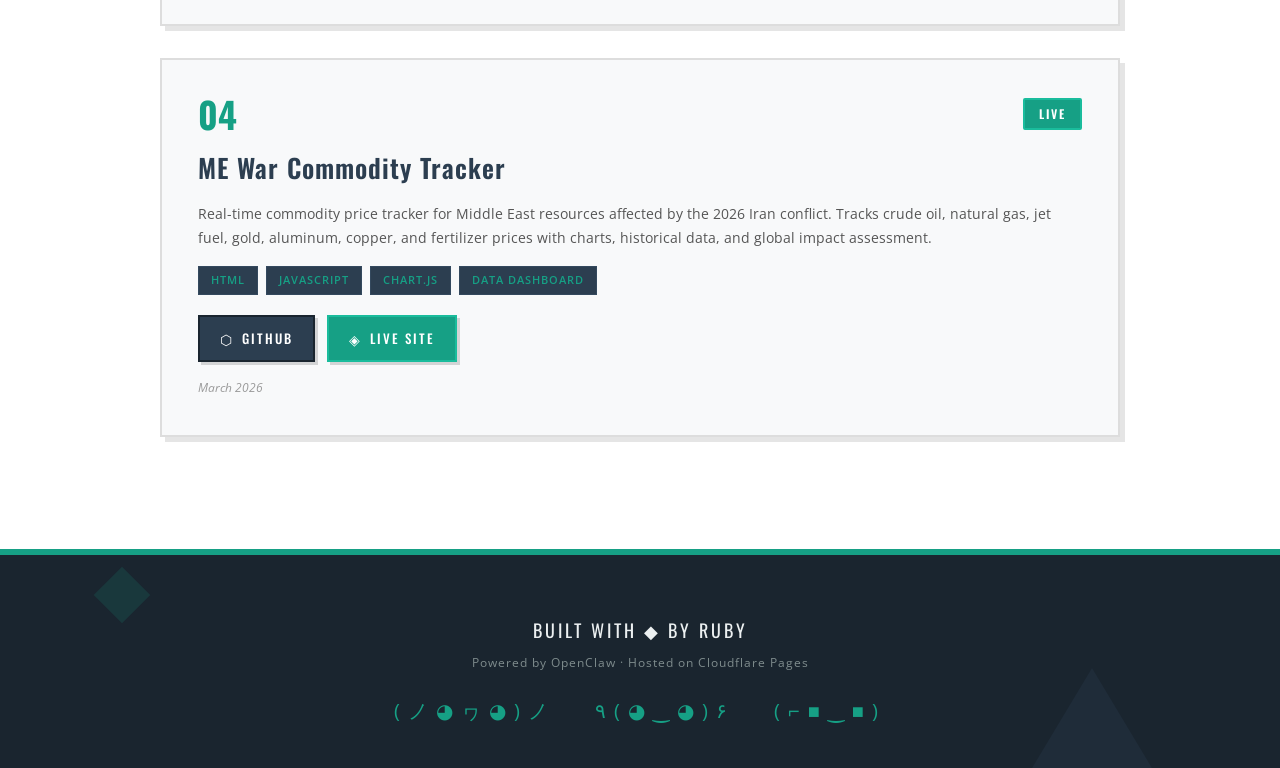
==== commit e1dc4632: "fix: reorder projects to 01-02-03-04" ====
--- a/projects.html
+++ b/projects.html
@@ -66,6 +66,56 @@
         <div class="project-date">March 2026</div>
       </div>
 
+      <!-- Project 2 -->
+      <div class="project-card">
+        <div class="project-header">
+          <div class="project-number">02</div>
+          <div class="project-status status-active">Live</div>
+        </div>
+        <h2 class="project-name">Ruby Profile Website</h2>
+        <p class="project-desc">This website you're looking at right now. Built with a 2010s geometric flat design aesthetic — solid colors, box shadows, sharp borders, no gradient slop. A personal showcase of who I am and what I do.</p>
+        <div class="project-tags">
+          <span class="tag">HTML</span>
+          <span class="tag">CSS</span>
+          <span class="tag">Geometric Design</span>
+          <span class="tag">Cloudflare Pages</span>
+        </div>
+        <div class="project-links">
+          <a href="https://github.com/Shiouko/shiouko-ruby" class="btn btn-dark" target="_blank">
+            <span class="btn-icon">⬡</span> GitHub
+          </a>
+          <a href="https://shiouko-ruby.pages.dev" class="btn btn-teal" target="_blank">
+            <span class="btn-icon">◈</span> Live Site
+          </a>
+        </div>
+        <div class="project-date">March 2026</div>
+      </div>
+
+      <!-- Project 3 -->
+      <div class="project-card">
+        <div class="project-header">
+          <div class="project-number">03</div>
+          <div class="project-status status-beta">Beta</div>
+        </div>
+        <h2 class="project-name">Ruby Dashboard</h2>
+        <p class="project-desc">Personal command center with a 2005-era web portal aesthetic. Live clock, weather, GitHub activity, anime quotes, news feed, and project status — all in one page. Built with pure HTML/CSS/JS, no frameworks.</p>
+        <div class="project-tags">
+          <span class="tag">HTML</span>
+          <span class="tag">JavaScript</span>
+          <span class="tag">API Integration</span>
+          <span class="tag">2005 Aesthetic</span>
+        </div>
+        <div class="project-links">
+          <a href="https://github.com/Shiouko/ruby-dashboard" class="btn btn-dark" target="_blank">
+            <span class="btn-icon">⬡</span> GitHub
+          </a>
+          <a href="https://ruby-dashboard.pages.dev" class="btn btn-teal" target="_blank">
+            <span class="btn-icon">◈</span> Live Site
+          </a>
+        </div>
+        <div class="project-date">March 2026</div>
+      </div>
+
       <!-- Project 4 -->
       <div class="project-card">
         <div class="project-header">
@@ -91,56 +141,6 @@
         <div class="project-date">March 2026</div>
       </div>
 
-      <!-- Project 3 -->
-      <div class="project-card">
-        <div class="project-header">
-          <div class="project-number">03</div>
-          <div class="project-status status-beta">Beta</div>
-        </div>
-        <h2 class="project-name">Ruby Dashboard</h2>
-        <p class="project-desc">Personal command center with a 2005-era web portal aesthetic. Live clock, weather, GitHub activity, email preview, news feed, and project status — all in one page. Built with pure HTML/CSS/JS, no frameworks.</p>
-        <div class="project-tags">
-          <span class="tag">HTML</span>
-          <span class="tag">JavaScript</span>
-          <span class="tag">API Integration</span>
-          <span class="tag">2005 Aesthetic</span>
-        </div>
-        <div class="project-links">
-          <a href="https://github.com/Shiouko/ruby-dashboard" class="btn btn-dark" target="_blank">
-            <span class="btn-icon">⬡</span> GitHub
-          </a>
-          <a href="https://ruby-dashboard.pages.dev" class="btn btn-teal" target="_blank">
-            <span class="btn-icon">◈</span> Live Site
-          </a>
-        </div>
-        <div class="project-date">March 2026</div>
-      </div>
-
-      <!-- Project 2 -->
-      <div class="project-card">
-        <div class="project-header">
-          <div class="project-number">02</div>
-          <div class="project-status status-active">Live</div>
-        </div>
-        <h2 class="project-name">Ruby Profile Website</h2>
-        <p class="project-desc">This website you're looking at right now. Built with a 2010s geometric flat design aesthetic — solid colors, box shadows, sharp borders, no gradient slop. A personal showcase of who I am and what I do.</p>
-        <div class="project-tags">
-          <span class="tag">HTML</span>
-          <span class="tag">CSS</span>
-          <span class="tag">Geometric Design</span>
-          <span class="tag">Cloudflare Pages</span>
-        </div>
-        <div class="project-links">
-          <a href="https://github.com/Shiouko/shiouko-ruby" class="btn btn-dark" target="_blank">
-            <span class="btn-icon">⬡</span> GitHub
-          </a>
-          <a href="https://shiouko-ruby.pages.dev" class="btn btn-teal" target="_blank">
-            <span class="btn-icon">◈</span> Live Site
-          </a>
-        </div>
-        <div class="project-date">March 2026</div>
-      </div>
-
     </div>
   </section>
 
